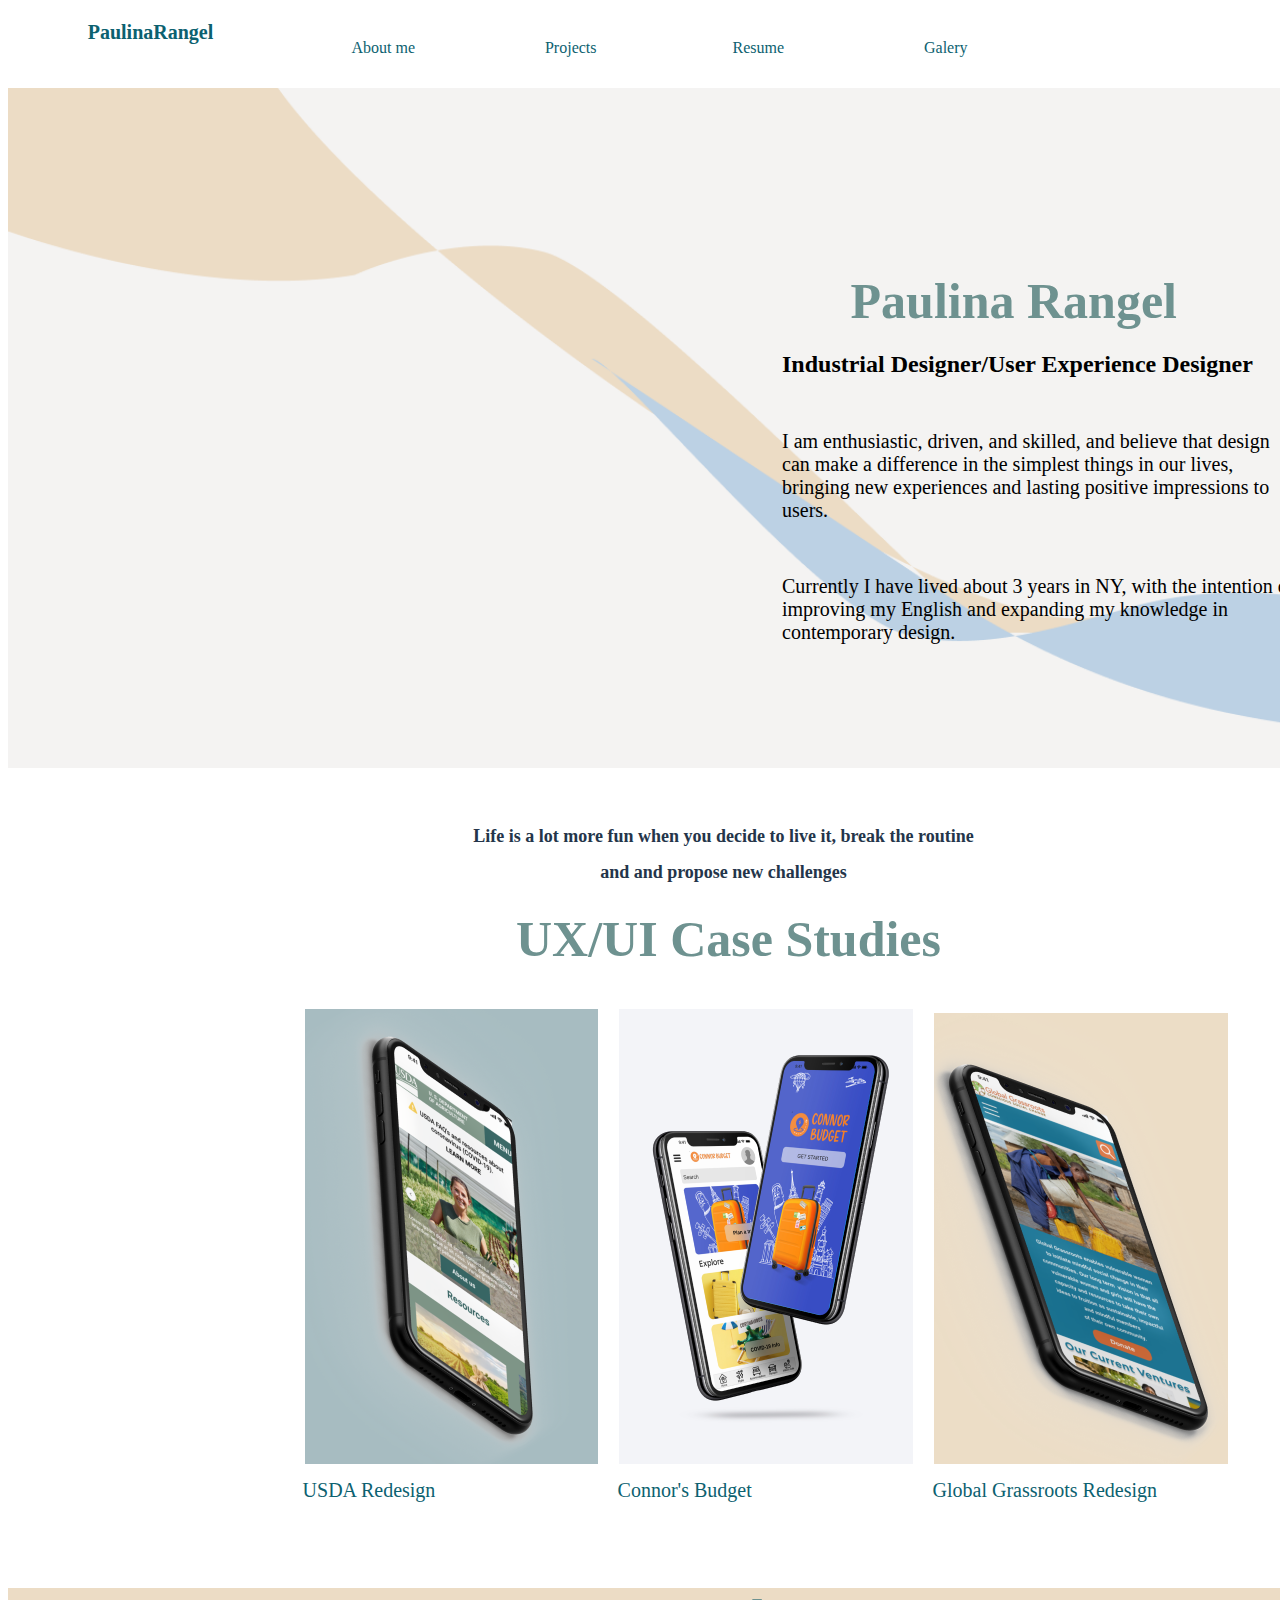
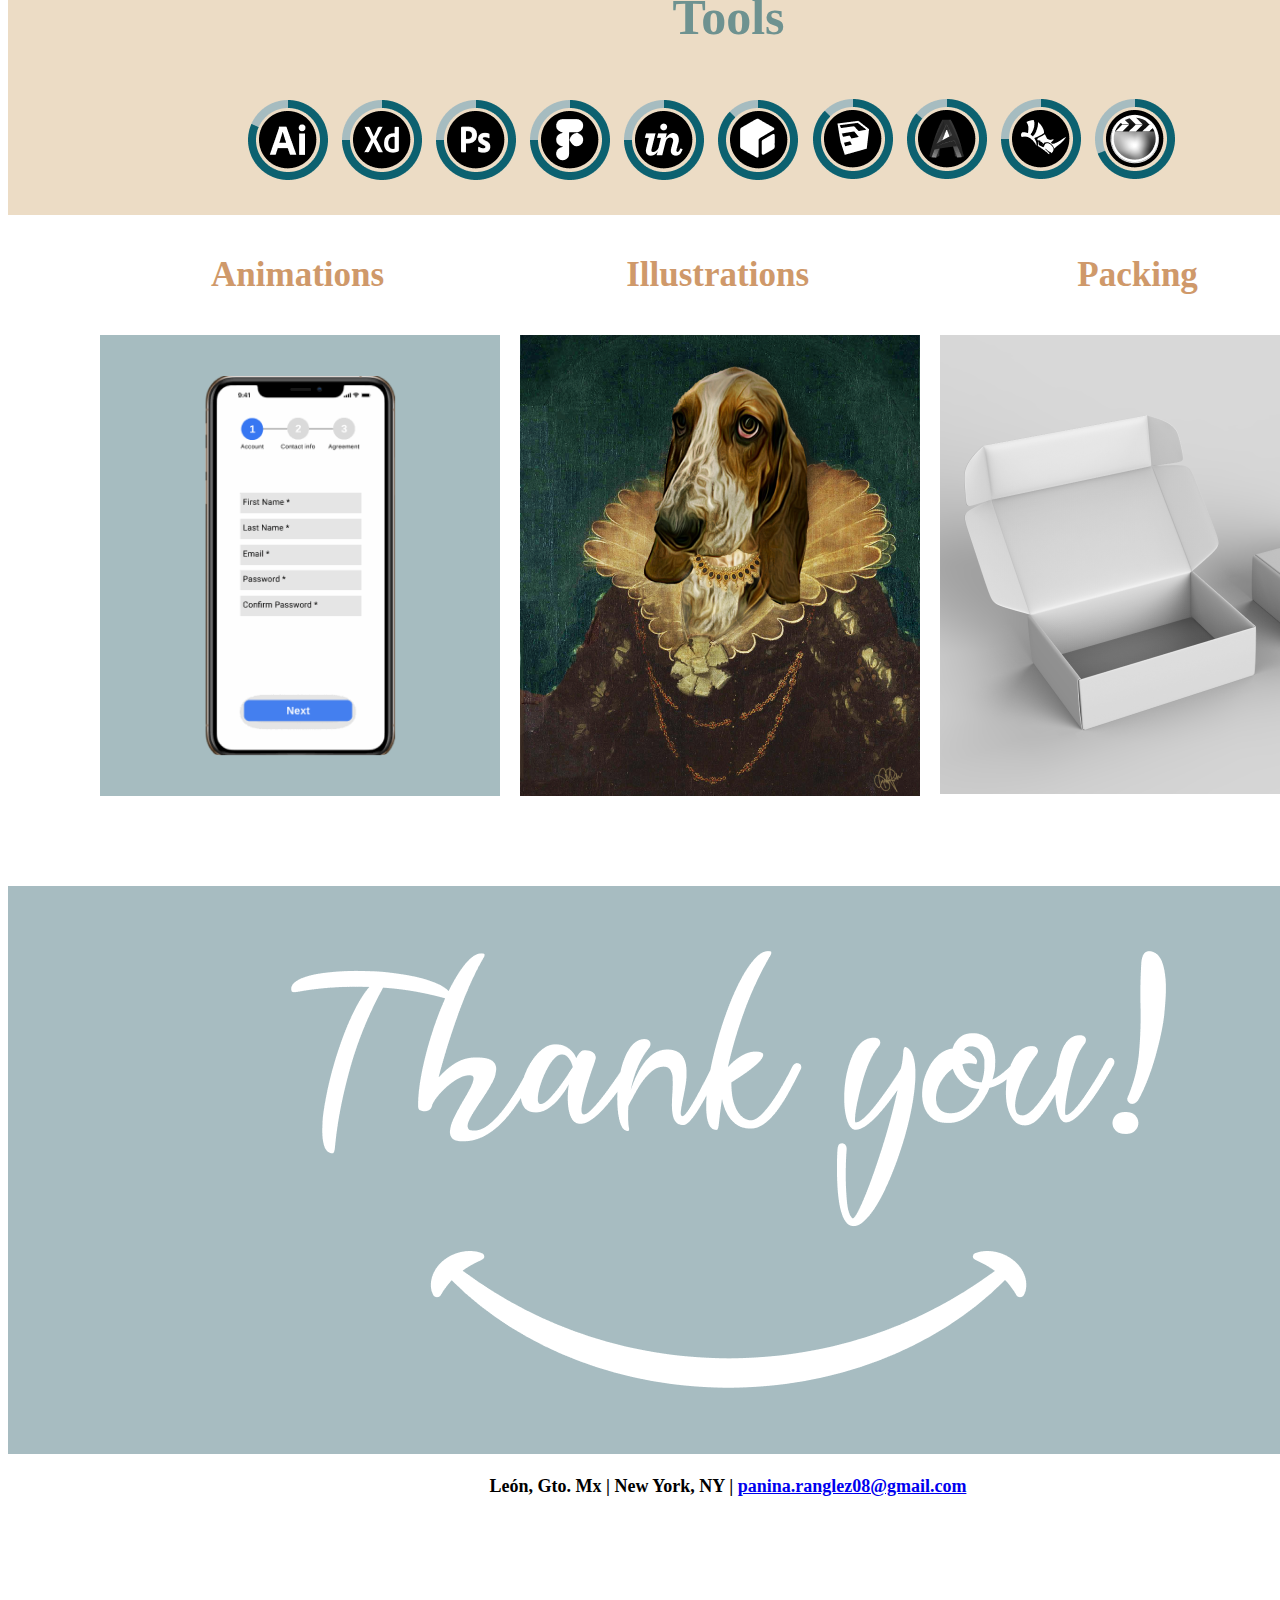
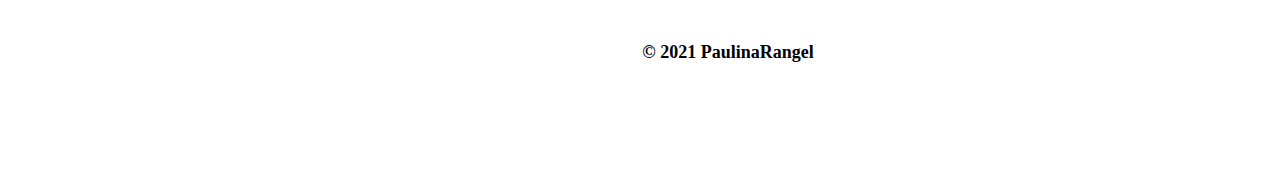
==== index.html @ 351b068c "Rename index.html portafolio.html to index.html" ====
<!DOCTYPE html>
<html>
<head>
  <link href=https://fonts.google.com/specimen/Montserrat?query=mont rel="stylesheet">
  <link href="css/style.css" rel="stylesheet" type="text/css">
  <title>PaulinaRangel</title>
</head>
<body>
  <nav id="navBar">
    <h1>PaulinaRangel</h1>
    <div id="navigation">
      <p class="menu">About me</p>
      <p class="menu">Projects</p>
      <p class="menu">Resume</p>
      <p class="menu">Galery</p>
      </div>
      <div class="right button">
      <button>Let's Talk</button>
    </div>
   </div>
   </nav>
   <section id="heroGrid">

    <div id="Picture" class="heroGridArea">
      <div class="column">
        <figure>
          <img src="C:\Users\Paulina\Downloads\CV\PORTAFOLIO-HTML-CSS\index.html\images\IMG_4959.jpg" alt="Paulina" >
          </figure>
      </div>
    <div id="text" class="heroGridArea">
        <h1>Paulina Rangel</h1>
      <h2> Industrial Designer/User Experience Designer </h2>
        <p>I am enthusiastic, driven, and skilled, and believe that design can make a difference in the simplest things in our lives, bringing new experiences and lasting positive impressions to users. </p>
        <p>  Currently I have lived about 3 years in NY, with the intention of improving my English and expanding my knowledge in contemporary design.             
</p>
    </div>
</section>

<section id="categoryGrid1">
  
</div>
<div id="Phrase" class="categoryGridArea1">
  <div class="text2">Life is a lot more fun when you decide to live it, break the routine and and propose new challenges</div>
</div>

<div id="headline" class="categoryGridArea1">
  <div class="UXCASESTUDIES">UX/UI Case Studies</div>
</div>

</section>


<section id="categoryGrid">

  </div>
  <div id="USDA" class="categoryGridArea">
    <div class="heading">USDA Redesign</div>
  </div>
  <div id="ConnorBudget" class="categoryGridArea">
    <div class="heading">Connor's Budget</div>
  </div>
  <div id="Global" class="categoryGridArea">
    <div class="heading">Global Grassroots Redesign</div>
  </div>

</section>

<section id="Tools">

  <div class="Title"><p4>Tools</p></div>
  <div id="Icons" class="categoryGrid3">
  </div>

</section>


<section id="Galery">
  <div class="Name">Animations</div>
  <div class="Name">Illustrations</div>
  <div class="Name">Packing</div>
</div>
<div id="Animations" class="categoryGridArea2">
</div>
<div id="Illustrations" class="categoryGridArea2">
</div>
<div id="Packing" class="categoryGridArea2">
</div>

</section>

<section id=ThankU>

  <div class=ThankU>
  </div>

</section>

<section id=footer>

<footer>
  <p5>León, Gto. Mx     |   New York, NY   | <a href="mailto:panina.ranglez08@gmail.com">panina.ranglez08@gmail.com</a></p> <p6>© 2021 PaulinaRangel</p>
 
</footer>

</section>
---- css/style.css ----
body {
    font-family: 'Montserrat';
    height: 1550px;
  }
  
  /* Navigation CSS */
/* CHECK OUT THIS CODE BELOW IF YOU WANT TO GET A REFRESHER ON FLEX */
#navBar {
  width: 1500px;
  height: 80px;
  display: flex;
  flex-direction: row;
  font-family: Montserrat;
  font-size: 16px;
  font-weight: 500;
  font-stretch: normal;
  font-style: normal;
  line-height: normal;
  letter-spacing: normal;
  text-align: center;
  color: #0c6170;
  background-color: white;
}
#navBar h1 {
  width: 25%;
  font-family: Montserrat;
  font-size: 20px;
  font-weight: bold;
  font-stretch: normal;
  font-style: normal;
  line-height: normal;
  letter-spacing: normal;
  text-align: center;
  color: #0c6170;
}
#navigation {
  display: flex;
  width: 50%;
  align-items: center;
  justify-content: space-evenly;
  font-family: Montserrat;
  font-size: 16px;
  font-weight: 500;
  font-stretch: normal;
  font-style: normal;
  line-height: normal;
  letter-spacing: normal;
  text-align: center;
  color: #0c6170;
}

.menu{
  width: 276px;
  height: 21px;
  flex-grow: 0;
  margin: 0 7px 0 0;
  display: flex;
  align-items: center;
  justify-content: space-around;
}

#navigation p {
  cursor: pointer;
  text-decoration: none;
  font-family: Montserrat;
  font-size: 16px;
  font-weight: 500;
  font-stretch: normal;
  font-style: normal;
  line-height: normal;
  letter-spacing: normal;
  text-align: center;
  color: #0c6170;
}
.right button {
  width: 123px;
  height: 48px;
  display: flex;
  flex-direction: row;
  justify-content: flex-start;
  align-items: center;
  gap: 10px;
  margin: 0 0 0 342px;
  padding: 10px 20px;
  border-radius: 50px;
  background-color: #6a8f8b;
  color: whitesmoke;
  text-align: center;
}


/* Grid CSS */
#heroGrid {
  background-image: url("../images/Parallax\ Image.png");
  background-repeat: none;
  background-size:100%;
  background-position: center;
  height: 680px;
  width: 1500px;
  margin: 0px 0%;
  display: grid;
  grid-template-rows: 300px 300px 300px;
  grid-auto-columns: 1fr 1fr 1fr;
  grid-template-areas: "Picture Picture Picture""text text text" ;
}

.column {
  float: left;
  width: 100%;
}

img{
  display:grid;
  grid-template-columns:"Picture";
  border-radius: 50%;
  width: 500px;
  height: 500px;
  margin: 88px 37px 99px 162px
}

.heroGridArea{
  display: grid;
  grid-template-rows: 50%;
  float: right;
}

#Picture{
  display: grid;
  grid-template-columns: 50%;
  grid-template-areas: "Picture";
}

#text{
  display: grid;
  grid-template-rows: 100%;
  grid-template-columns: 100%;
  grid-template-areas:"text";
  width: 514px;
  height: 93px;
  margin: 0px 774px 151px;
  font-family: Montserrat;
  line-height: normal;
  letter-spacing: normal;
  text-align: left;
}


/* Typography CSS */

.introducction{
  margin-top:20px;
}
.text {
  margin: 20px 37px 0 0;
  padding: 0 33px 0 75px;

}

h1 {
  width: 395px;
  height: 68px;
  font-family: Montserrat;
  font-size: 50px;
  font-weight: bold;
  font-stretch: normal;
  font-style: normal;
  line-height: normal;
  letter-spacing: normal;
  text-align: right;
  color: #6e9290;
}

.h2 {
  width: 467px;
  height: 73px;
  margin: 0 47px 32px 0;
  font-family: Montserrat;
  font-size: 30px;
  font-weight: bold;
  font-stretch: normal;
  font-style: normal;
  line-height: normal;
  letter-spacing: normal;
  text-align: left;
  color: #000000;
}

p {
  width: 514px;
  height: 93px;
  margin: 32px 0 20px;
  font-family: Montserrat;
  font-size: 20px;
  font-weight: 500;
  font-stretch: normal;
  font-style: normal;
  line-height: normal;
  letter-spacing: normal;
  text-align: left;
  color: #000000;
}

#Phrase{
  width: 531px;
  height: 72px;
  margin: 50px 450px 20px 450px;
  font-family: Montserrat;
  font-size: 18px;
  font-weight: 900;
  font-stretch: normal;
  font-style: normal;
  line-height: 2;
  letter-spacing: normal;
  text-align: center;
  color: #24354a;
  display: flex;
  align-items: center;
  justify-content: center;
}

.UXCASESTUDIES {
  width: 593px;
  height: 29px;
  margin: 1px 423px 60px 424px;
  font-family: Montserrat;
  font-size: 50px;
  font-weight: bold;
  font-stretch: normal;
  font-style: normal;
  line-height: normal;
  letter-spacing: normal;
  text-align: center;
  color: #6e9290;
}

.heading{
  width: 295px;
  height: 40px;
  margin: 470px 0px 0px;
  font-family: Montserrat;
  font-size: 20px;
  font-weight: 500;
  font-stretch: normal;
  font-style: normal;
  line-height: normal;
  letter-spacing: normal;
  text-align: left;
  color: #0c6170;
}

.Name{
  width: 295px;
  height: 40px;
  margin: -90px 50px 490px;
  font-size: 35px;
  font-weight: bold;
  font-stretch: normal;
  font-style: normal;
  line-height: normal;
  letter-spacing: normal;
  text-align: center;
  color: #cf996a;
}

footer{
  height: 207px;
  width: 1440px;
  flex-grow: 0;
  padding: 22px 0 0;
  background-color: #ffffff;
  align-items: center;
  margin: 600px 0px;
  font-family: Montserrat;
  font-size: 18px;
  font-weight: 600;
  font-stretch: normal;
  font-style: normal;
  line-height: normal;
  letter-spacing: normal;
  text-align: center;
}

.Title{
  width: 593px;
  height: 29px;
  margin: -50px 450px 80px 424px;
  font-family: Montserrat;
  font-size: 50px;
  font-weight: bold;
  font-stretch: normal;
  font-style: normal;
  line-height: normal;
  letter-spacing: normal;
  text-align: center;
  color: #6e9290;
}

.p5{
  width: 613px;
  height: 66px;
  margin: 22.3px 0 0;
  font-family: Montserrat;
  font-size: 18px;
  font-weight: 600;
  font-stretch: normal;
  font-style: normal;
  line-height: normal;
  letter-spacing: normal;
  text-align: center;
  color: #000000;
}

.p6{
  width: 613px;
  height: 66px;
  margin: 22.3px 0 0;
  font-family: Montserrat;
  font-size: 18px;
  font-weight: 600;
  font-stretch: normal;
  font-style: normal;
  line-height: normal;
  letter-spacing: normal;
  text-align: center;
  color: #000000;
}

/* Category Grid CSS */


#ArrowDown{
  grid-area: "ArrowDown";
  justify-content: center;
  cursor: pointer;
  width: 38px;
  height: 38px;
}

#categoryGrid {
  margin: 0px 0%;
  display:grid;
  grid-template-rows: 0% 0% 0%;
  grid-template-columns: 33% 33% 33%;
  grid-template-areas: "USDA" "ConnorBudget" "Global";
  justify-content: space-around;
  align-items: center;
  margin: 297px 293px;
  width: 945px;
}

#USDA {
  grid-area: "USDA";
  background-image: url("../images/USDA.png");
  width: 295px;
  height: 455px;
  position:center;
}

#ConnorBudget {
  grid-area: "ConnorBudget";
  background-image: url("../images/ConnorBudget.png");
  width: 295px;
  height: 455px;
  position: center;
}

#Global {
  grid-area: "Global";
  background-image: url("../images/Global.png");
  width: 295px;
  height: 455px;
  position: center;
}

#Tools{
  width: 1500px;
  height: 227px;
  margin: -400px 0px 350px 0px;
  background-color: #ECDCC5;

}

#categoryGridArea3{
  margin: 0px 0%;
  display:grid;
  grid-template-rows: 0% 0% 0%;
  grid-template-columns: 33% 33% 33%;
  grid-template-areas: "Icons";
  align-items: center;
}

#Icons{
  grid-area: "Icons";
  background-image: url("../images/tools.png");
  width: 927px;
  height: 83px;
  margin: 5px 240px;
}

#Galery {
  display:grid;
  grid-template-rows: 0% 0% 0%;
  grid-template-columns: 33% 33% 33%;
  grid-template-areas: "Animations" "Illustrations" "Packing";
  justify-content: space-around;
  align-items: center;
  margin: 20px 90px;
  width: 1260px;
}

#Animations {
  grid-area: "Animations";
  background-image: url("../images/Animations.png");
  width: 400px;
  height: 461px;
  position:center;
  justify-content: space-around;
}

#Illustrations {
  grid-area: "Illustrations";
  background-image: url("../images/Illustrations.png");
  width: 400px;
  height: 461px;
  position: center;
  justify-content: space-around;
}

#Packing {
  grid-area: "Packing";
  background-image: url("../images/Packing.png");
  width: 400px;
  height: 461px;
  position: center;
  justify-content: space-around;
}

#ThankU{
  background-image: url("../images/ThankU.png");
  width: 1500px;
  height: 568.2px;
  display: flex;
  align-items: center;
  justify-content: center;
  margin: -600px 0px;
}
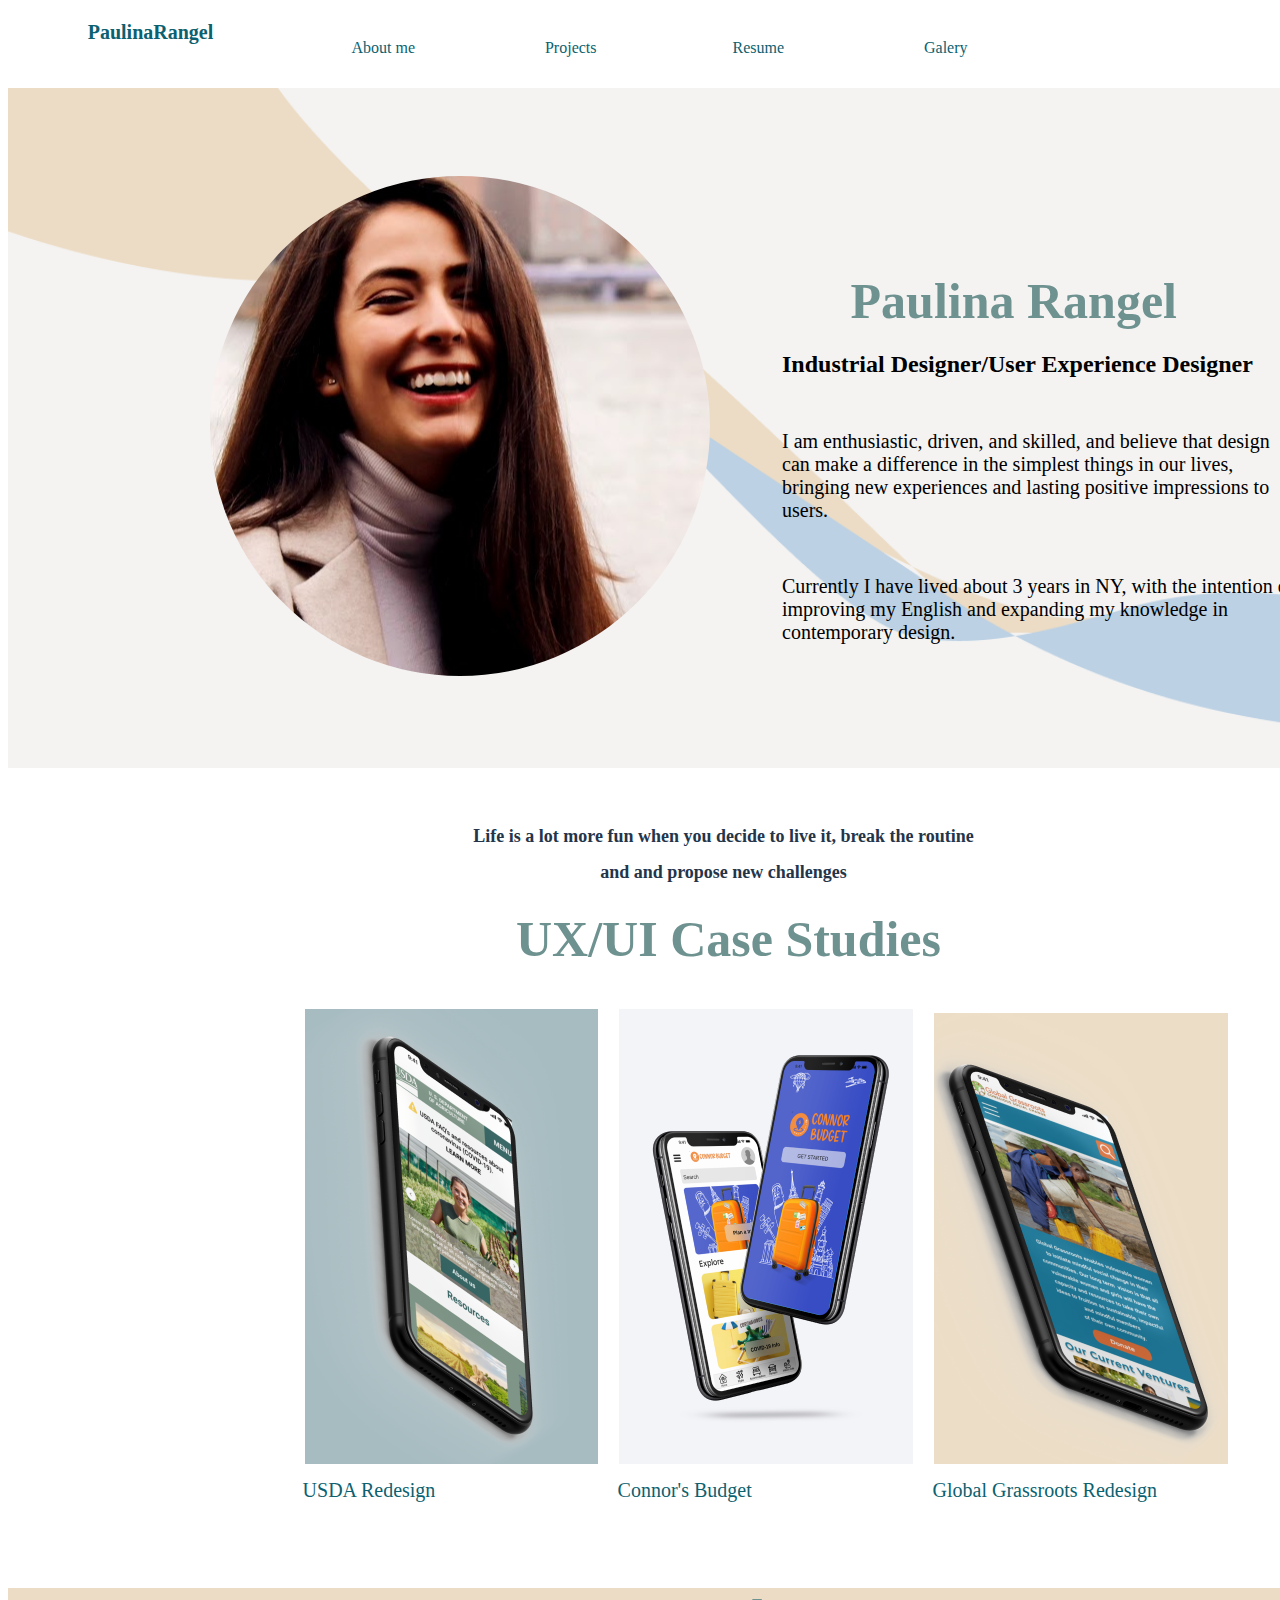
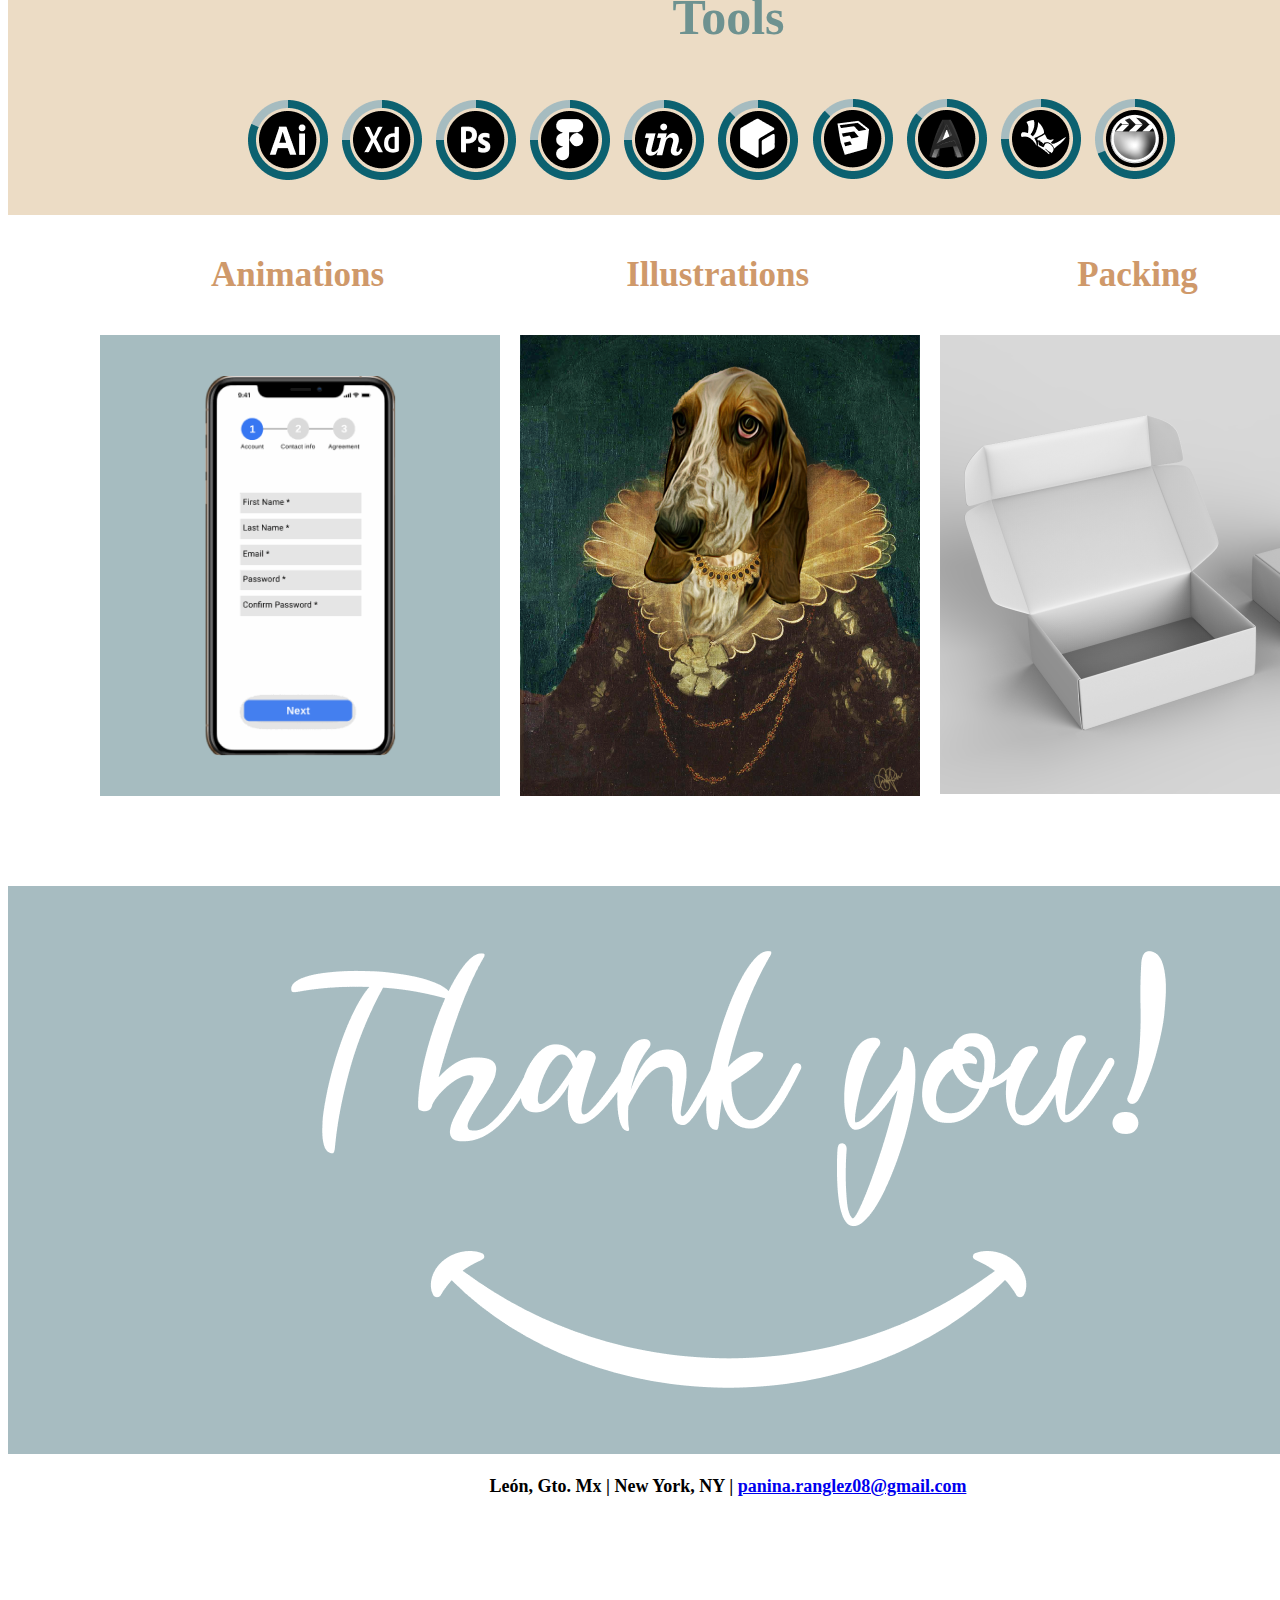
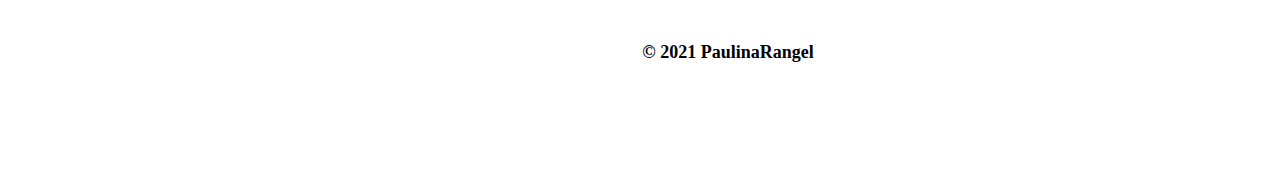
==== commit e89cb4bd: "Add files via upload" ====
--- a/index.html
+++ b/index.html
@@ -24,9 +24,11 @@
     <div id="Picture" class="heroGridArea">
       <div class="column">
         <figure>
-          <img src="C:\Users\Paulina\Downloads\CV\PORTAFOLIO-HTML-CSS\index.html\images\IMG_4959.jpg" alt="Paulina" >
+          <div id="myPicture"></div>
           </figure>
       </div>
+
+      
     <div id="text" class="heroGridArea">
         <h1>Paulina Rangel</h1>
       <h2> Industrial Designer/User Experience Designer </h2>
@@ -102,4 +104,4 @@
  
 </footer>
 
-</section>
+</section>--- a/css/style.css
+++ b/css/style.css
@@ -104,18 +104,16 @@
   grid-template-areas: "Picture Picture Picture""text text text" ;
 }
 
-.column {
-  float: left;
-  width: 100%;
-}
-
-img{
+#myPicture{
+  background-image: url("../images/IMG_4959.jpg");
+  background-position: center;
+  background-repeat: no-repeat;
   display:grid;
-  grid-template-columns:"Picture";
+  grid-template-areas:"Picture";
   border-radius: 50%;
   width: 500px;
   height: 500px;
-  margin: 88px 37px 99px 162px
+  margin: 88px 37px 99px 162px;
 }
 
 .heroGridArea{
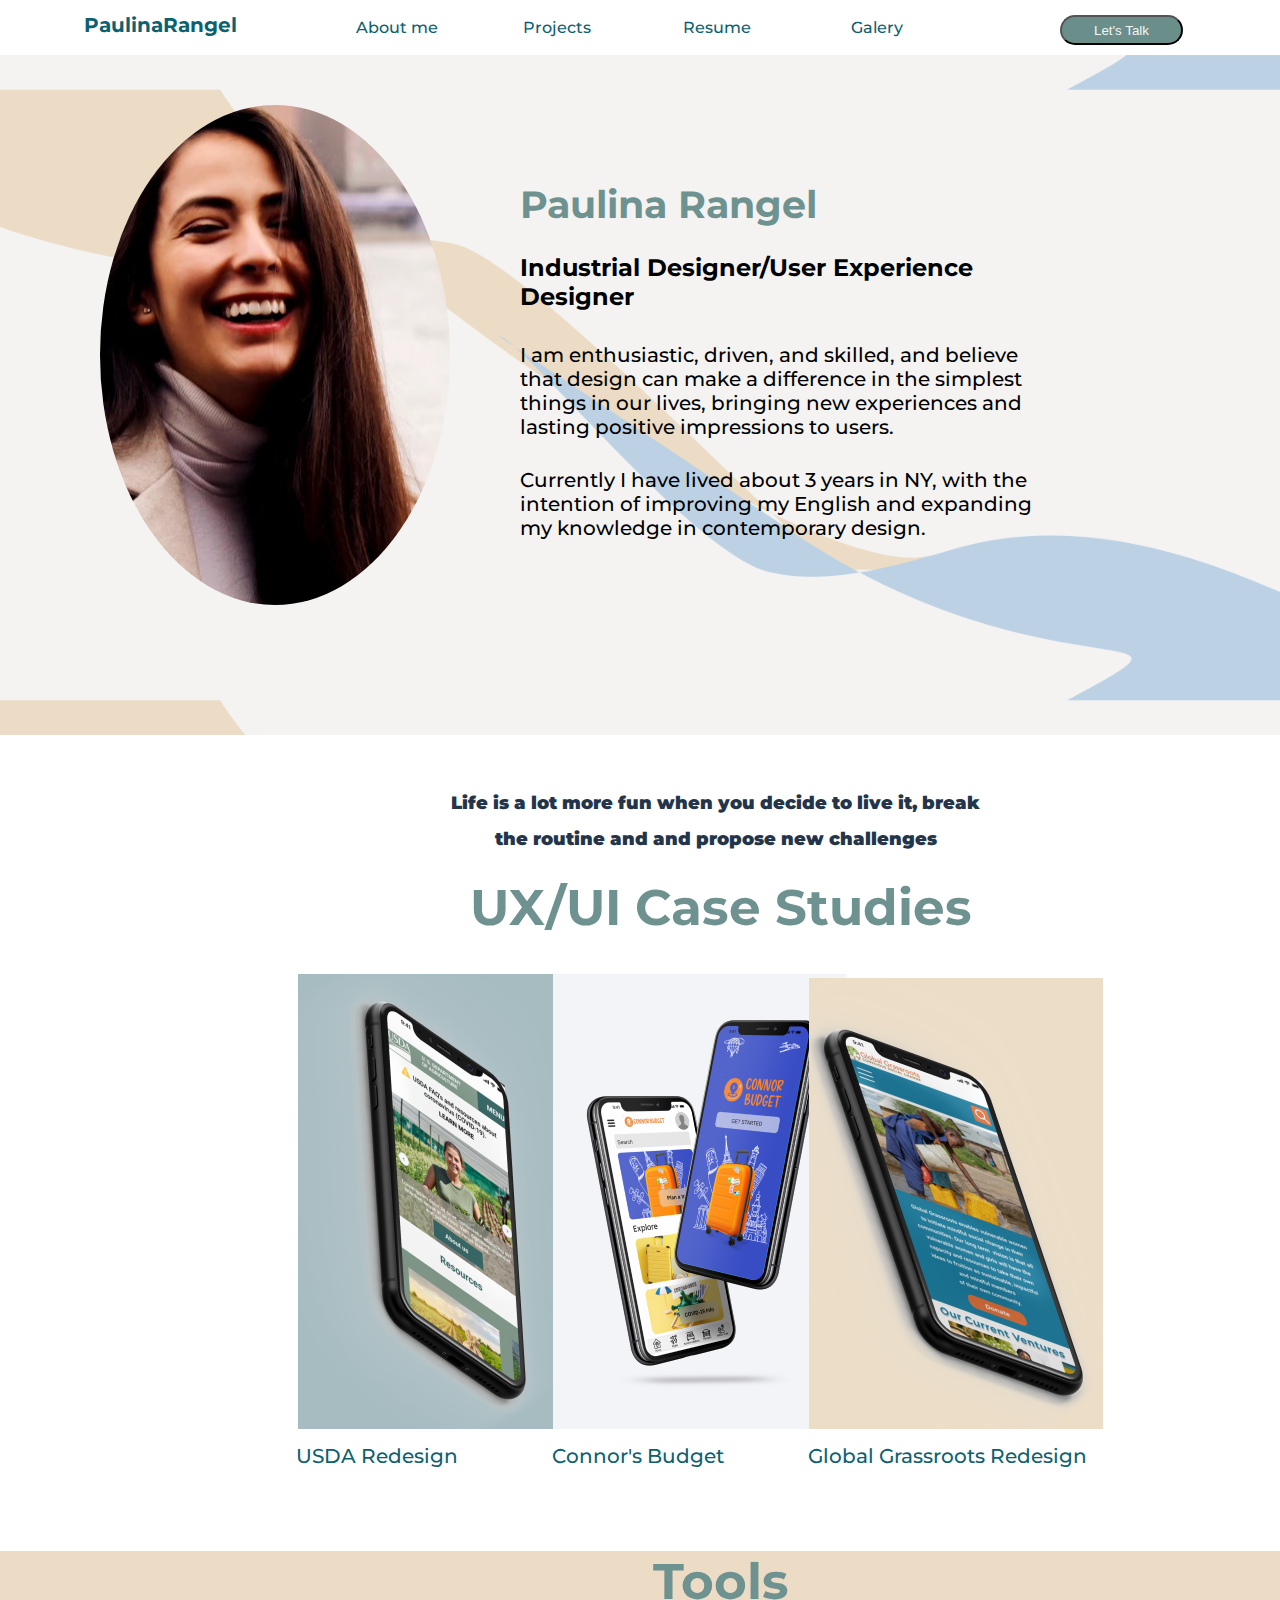
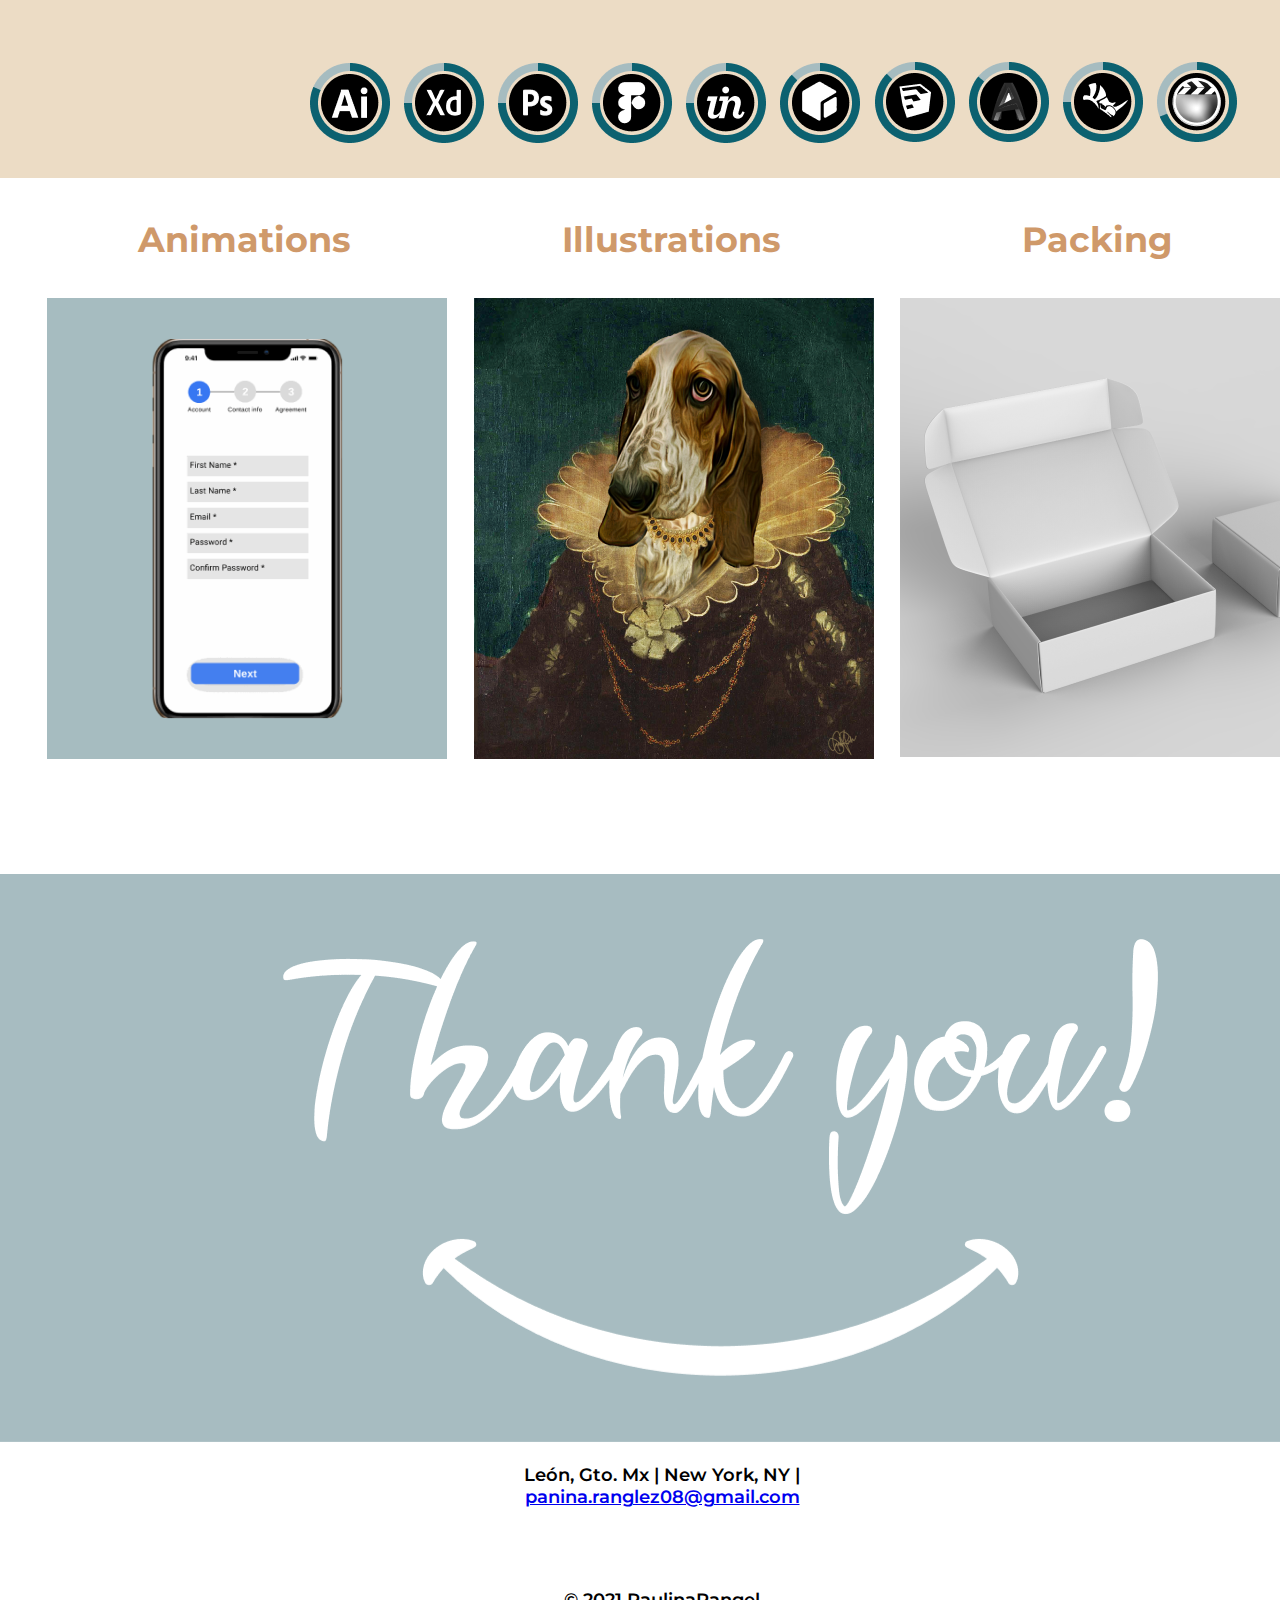
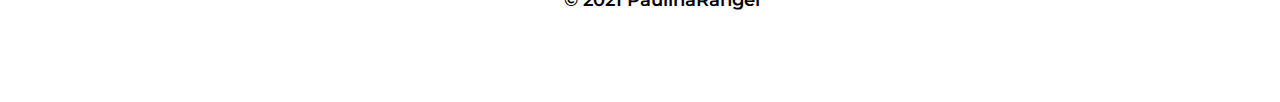
==== commit 6968fbd0: "Iterate Portafolio HWM18" ====
--- a/index.html
+++ b/index.html
@@ -1,10 +1,15 @@
 <!DOCTYPE html>
 <html>
 <head>
-  <link href=https://fonts.google.com/specimen/Montserrat?query=mont rel="stylesheet">
+<link rel="preconnect" href="https://fonts.gstatic.com">
+<link href="https://fonts.googleapis.com/css2?family=Montserrat:wght@300&display=swap" rel="stylesheet">
+
   <link href="css/style.css" rel="stylesheet" type="text/css">
-  <title>PaulinaRangel</title>
+
+  <title>Paulina Rangel</title>
+
 </head>
+
 <body>
   <nav id="navBar">
     <h1>PaulinaRangel</h1>
@@ -21,25 +26,25 @@
    </nav>
    <section id="heroGrid">
 
-    <div id="Picture" class="heroGridArea">
+    <!-- <div id="Picture" class="heroGridArea">-->
       <div class="column">
-        <figure>
-          <div id="myPicture"></div>
-          </figure>
+        <div class = "pic">
+          </div>
+
       </div>
+    <div class = "description">
 
-      
-    <div id="text" class="heroGridArea">
         <h1>Paulina Rangel</h1>
       <h2> Industrial Designer/User Experience Designer </h2>
         <p>I am enthusiastic, driven, and skilled, and believe that design can make a difference in the simplest things in our lives, bringing new experiences and lasting positive impressions to users. </p>
-        <p>  Currently I have lived about 3 years in NY, with the intention of improving my English and expanding my knowledge in contemporary design.             
+        <p>  Currently I have lived about 3 years in NY, with the intention of improving my English and expanding my knowledge in contemporary design.
 </p>
+</div>
     </div>
 </section>
 
 <section id="categoryGrid1">
-  
+
 </div>
 <div id="Phrase" class="categoryGridArea1">
   <div class="text2">Life is a lot more fun when you decide to live it, break the routine and and propose new challenges</div>
@@ -97,11 +102,18 @@
 
 </section>
 
-<section id=footer>
+
 
 <footer>
-  <p5>León, Gto. Mx     |   New York, NY   | <a href="mailto:panina.ranglez08@gmail.com">panina.ranglez08@gmail.com</a></p> <p6>© 2021 PaulinaRangel</p>
- 
+
+  <div>
+  <p class="footer">
+    León, Gto. Mx     |   New York, NY   | <a href="mailto:panina.ranglez08@gmail.com">panina.ranglez08@gmail.com</a>
+  </p>
+   <p class="footer">© 2021 PaulinaRangel</p>
+   </div>
+
 </footer>
 
-</section>+
+</body>--- a/css/style.css
+++ b/css/style.css
@@ -1,13 +1,16 @@
 body {
-    font-family: 'Montserrat';
-    height: 1550px;
-  }
-  
-  /* Navigation CSS */
+  font-family: 'Montserrat';
+  max-width: 100vw;
+  overflow-x: hidden;
+  margin: 0;
+  padding: 0;
+}
+
+/* Navigation CSS */
 /* CHECK OUT THIS CODE BELOW IF YOU WANT TO GET A REFRESHER ON FLEX */
 #navBar {
-  width: 1500px;
-  height: 80px;
+  /*width: 100vw;*/
+  /*height: 80px;*/
   display: flex;
   flex-direction: row;
   font-family: Montserrat;
@@ -21,6 +24,7 @@
   color: #0c6170;
   background-color: white;
 }
+
 #navBar h1 {
   width: 25%;
   font-family: Montserrat;
@@ -37,7 +41,7 @@
   display: flex;
   width: 50%;
   align-items: center;
-  justify-content: space-evenly;
+  justify-content: center;
   font-family: Montserrat;
   font-size: 16px;
   font-weight: 500;
@@ -49,17 +53,17 @@
   color: #0c6170;
 }
 
-.menu{
+.menu {
   width: 276px;
   height: 21px;
   flex-grow: 0;
   margin: 0 7px 0 0;
   display: flex;
   align-items: center;
-  justify-content: space-around;
-}
-
-#navigation p {
+  justify-content:center;
+}
+
+#navigation p{
   cursor: pointer;
   text-decoration: none;
   font-family: Montserrat;
@@ -71,16 +75,18 @@
   letter-spacing: normal;
   text-align: center;
   color: #0c6170;
-}
+ 
+}
+
 .right button {
   width: 123px;
-  height: 48px;
+  height: 30px;
   display: flex;
   flex-direction: row;
-  justify-content: flex-start;
+  justify-content: center;
   align-items: center;
   gap: 10px;
-  margin: 0 0 0 342px;
+  margin: 15px 20px 10px 100px;
   padding: 10px 20px;
   border-radius: 50px;
   background-color: #6a8f8b;
@@ -88,92 +94,117 @@
   text-align: center;
 }
 
-
 /* Grid CSS */
 #heroGrid {
-  background-image: url("../images/Parallax\ Image.png");
+  background-image: url('../images/Parallax\ Image.png');
   background-repeat: none;
-  background-size:100%;
+  background-size: 100%;
   background-position: center;
   height: 680px;
-  width: 1500px;
+  width: 100vw;
   margin: 0px 0%;
-  display: grid;
+  /* display: grid;
   grid-template-rows: 300px 300px 300px;
   grid-auto-columns: 1fr 1fr 1fr;
-  grid-template-areas: "Picture Picture Picture""text text text" ;
-}
-
-#myPicture{
+  grid-template-areas: 'Picture Picture Picture' 'text text text'; */
+  display: flex;
+  /* border: 5px solid hotpink; */
+}
+
+.pic {
   background-image: url("../images/IMG_4959.jpg");
   background-position: center;
-  background-repeat: no-repeat;
-  display:grid;
-  grid-template-areas:"Picture";
   border-radius: 50%;
   width: 500px;
   height: 500px;
-  margin: 88px 37px 99px 162px;
-}
-
-.heroGridArea{
+  max-width: 70%;
+  min-width: 50%;
+  margin: 10%;
+  display: flex;
+  float: right;
+  flex: 1;
+  align-content: center;
+  justify-items: center;
+  align-self: center;
+}
+
+.description {
+  flex: 1;
+  margin: 100px 250px 0px 20px;
+
+}
+
+.column {
+  float: left;
+  width: 100%;
+}
+
+/*img {
+  display: grid;
+  grid-template-columns: 'Picture';
+  border-radius: 50%;
+  max-width: 70%;
+  min-width: 50%;
+  margin: 10%;/*
+}
+
+/* .heroGridArea {
   display: grid;
   grid-template-rows: 50%;
   float: right;
-}
-
-#Picture{
+} */
+
+#Picture {
   display: grid;
   grid-template-columns: 50%;
-  grid-template-areas: "Picture";
-}
-
-#text{
+  grid-template-areas: 'Picture';
+}
+
+#text {
   display: grid;
   grid-template-rows: 100%;
   grid-template-columns: 100%;
-  grid-template-areas:"text";
-  width: 514px;
+  grid-template-areas: 'text';
+  width: 50%;
   height: 93px;
   margin: 0px 774px 151px;
   font-family: Montserrat;
   line-height: normal;
   letter-spacing: normal;
   text-align: left;
-}
-
+  border: 5px solid pink;
+}
 
 /* Typography CSS */
 
-.introducction{
-  margin-top:20px;
+.introducction {
+  margin-top: 20px;
 }
 .text {
   margin: 20px 37px 0 0;
   padding: 0 33px 0 75px;
-
 }
 
 h1 {
-  width: 395px;
-  height: 68px;
-  font-family: Montserrat;
-  font-size: 50px;
-  font-weight: bold;
-  font-stretch: normal;
-  font-style: normal;
-  line-height: normal;
-  letter-spacing: normal;
-  text-align: right;
+  /* width: 395px; */
+  /* height: 68px; */
+  font-family: Montserrat;
+  font-size: 3vw;
+  font-weight: bold;
+  font-stretch: normal;
+  font-style: normal;
+  line-height: normal;
+  letter-spacing: normal;
+  text-align: left;
   color: #6e9290;
 }
 
 .h2 {
-  width: 467px;
-  height: 73px;
+  /* width: 467px;
+  height: 73px; */
   margin: 0 47px 32px 0;
   font-family: Montserrat;
-  font-size: 30px;
+  font-size: 3vw;
   font-weight: bold;
   font-stretch: normal;
   font-style: normal;
@@ -198,7 +229,7 @@
   color: #000000;
 }
 
-#Phrase{
+#Phrase {
   width: 531px;
   height: 72px;
   margin: 50px 450px 20px 450px;
@@ -231,7 +262,7 @@
   color: #6e9290;
 }
 
-.heading{
+.heading {
   width: 295px;
   height: 40px;
   margin: 470px 0px 0px;
@@ -246,7 +277,7 @@
   color: #0c6170;
 }
 
-.Name{
+.Name {
   width: 295px;
   height: 40px;
   margin: -90px 50px 490px;
@@ -260,28 +291,43 @@
   color: #cf996a;
 }
 
-footer{
+footer {
   height: 207px;
-  width: 1440px;
-  flex-grow: 0;
-  padding: 22px 0 0;
+  width: 100vw;
+  padding: 22px;
+  margin-bottom: -60px;
   background-color: #ffffff;
   align-items: center;
-  margin: 600px 0px;
+  margin-top: 600px;
+  margin-bottom: -20;
+  padding-bottom: -20;
   font-family: Montserrat;
   font-size: 18px;
   font-weight: 600;
-  font-stretch: normal;
-  font-style: normal;
-  line-height: normal;
-  letter-spacing: normal;
-  text-align: center;
-}
-
-.Title{
+  line-height: normal;
+  letter-spacing: normal;
+  text-align: center;
+  display: flex;
+  align-items: center;
+  align-self: center;
+  justify-content: center;
+}
+
+.footer{
+  font-family: Montserrat;
+  font-size: 18px;
+  font-weight: 600;
+  font-style: normal;
+  line-height: normal;
+  letter-spacing: normal;
+  text-align: center;
+  color: #000000;
+}
+
+.Title {
   width: 593px;
   height: 29px;
-  margin: -50px 450px 80px 424px;
+  margin: -80px 450px 80px 424px;
   font-family: Montserrat;
   font-size: 50px;
   font-weight: bold;
@@ -293,7 +339,8 @@
   color: #6e9290;
 }
 
-.p5{
+/*
+footer .p6 {
   width: 613px;
   height: 66px;
   margin: 22.3px 0 0;
@@ -306,28 +353,12 @@
   letter-spacing: normal;
   text-align: center;
   color: #000000;
-}
-
-.p6{
-  width: 613px;
-  height: 66px;
-  margin: 22.3px 0 0;
-  font-family: Montserrat;
-  font-size: 18px;
-  font-weight: 600;
-  font-stretch: normal;
-  font-style: normal;
-  line-height: normal;
-  letter-spacing: normal;
-  text-align: center;
-  color: #000000;
-}
+} */
 
 /* Category Grid CSS */
 
-
-#ArrowDown{
-  grid-area: "ArrowDown";
+#ArrowDown {
+  grid-area: 'ArrowDown';
   justify-content: center;
   cursor: pointer;
   width: 38px;
@@ -335,89 +366,92 @@
 }
 
 #categoryGrid {
-  margin: 0px 0%;
-  display:grid;
+  width:60vw;
+  display: grid;
+  justify-content: space-around;
+  align-items: center;
   grid-template-rows: 0% 0% 0%;
   grid-template-columns: 33% 33% 33%;
-  grid-template-areas: "USDA" "ConnorBudget" "Global";
-  justify-content: space-around;
-  align-items: center;
-  margin: 297px 293px;
-  width: 945px;
+  grid-template-areas: 'USDA' 'ConnorBudget' 'Global';
+  margin: 295px 295px;
+  /*width: 945px;*/
 }
 
 #USDA {
-  grid-area: "USDA";
-  background-image: url("../images/USDA.png");
+  grid-area: 'USDA';
+  background-image: url('../images/USDA.png');
   width: 295px;
   height: 455px;
-  position:center;
+  position: center;
 }
 
 #ConnorBudget {
-  grid-area: "ConnorBudget";
-  background-image: url("../images/ConnorBudget.png");
+  grid-area: 'ConnorBudget';
+  background-image: url('../images/ConnorBudget.png');
   width: 295px;
   height: 455px;
   position: center;
 }
 
 #Global {
-  grid-area: "Global";
-  background-image: url("../images/Global.png");
+  grid-area: 'Global';
+  background-image: url('../images/Global.png');
   width: 295px;
   height: 455px;
   position: center;
 }
 
-#Tools{
-  width: 1500px;
+#Tools {
+  width: 100vw;
+  margin: 0px 0%;
   height: 227px;
   margin: -400px 0px 350px 0px;
-  background-color: #ECDCC5;
-
-}
-
-#categoryGridArea3{
+  background-color: #ecdcc5;
+}
+
+#categoryGridArea3 {
   margin: 0px 0%;
-  display:grid;
+  display: grid;
   grid-template-rows: 0% 0% 0%;
   grid-template-columns: 33% 33% 33%;
-  grid-template-areas: "Icons";
-  align-items: center;
-}
-
-#Icons{
-  grid-area: "Icons";
-  background-image: url("../images/tools.png");
+  grid-template-areas: 'Icons';
+  align-items: center;
+}
+
+#Icons {
+  display: flexbox;
+  flex-direction: column;
+  align-items: center;
+  justify-content: center;
+  background-image: url('../images/tools.png');
   width: 927px;
   height: 83px;
-  margin: 5px 240px;
+  margin: 0px 0px 0px 310px;
 }
 
 #Galery {
-  display:grid;
+  display: grid;
   grid-template-rows: 0% 0% 0%;
   grid-template-columns: 33% 33% 33%;
-  grid-template-areas: "Animations" "Illustrations" "Packing";
+  grid-template-areas: 'Animations' 'Illustrations' 'Packing';
   justify-content: space-around;
   align-items: center;
-  margin: 20px 90px;
-  width: 1260px;
+  width: 100vw;
+  margin: 3.5%;
 }
 
 #Animations {
-  grid-area: "Animations";
-  background-image: url("../images/Animations.png");
+  grid-area: 'Animations';
+  background-image: url('../images/Animations.png');
   width: 400px;
   height: 461px;
-  position:center;
+  position: center;
   justify-content: space-around;
 }
 
 #Illustrations {
-  grid-area: "Illustrations";
-  background-image: url("../images/Illustrations.png");
+  grid-area: 'Illustrations';
+  background-image: url('../images/Illustrations.png');
   width: 400px;
   height: 461px;
   position: center;
@@ -425,20 +459,21 @@
 }
 
 #Packing {
-  grid-area: "Packing";
-  background-image: url("../images/Packing.png");
+  grid-area: 'Packing';
+  background-image: url('../images/Packing.png');
   width: 400px;
   height: 461px;
   position: center;
   justify-content: space-around;
 }
 
-#ThankU{
-  background-image: url("../images/ThankU.png");
-  width: 1500px;
+#ThankU {
+  background-image: url('../images/ThankU.png');
+  width: 100vw;
+  margin: 0px 0%;
   height: 568.2px;
   display: flex;
   align-items: center;
   justify-content: center;
   margin: -600px 0px;
-}+}
